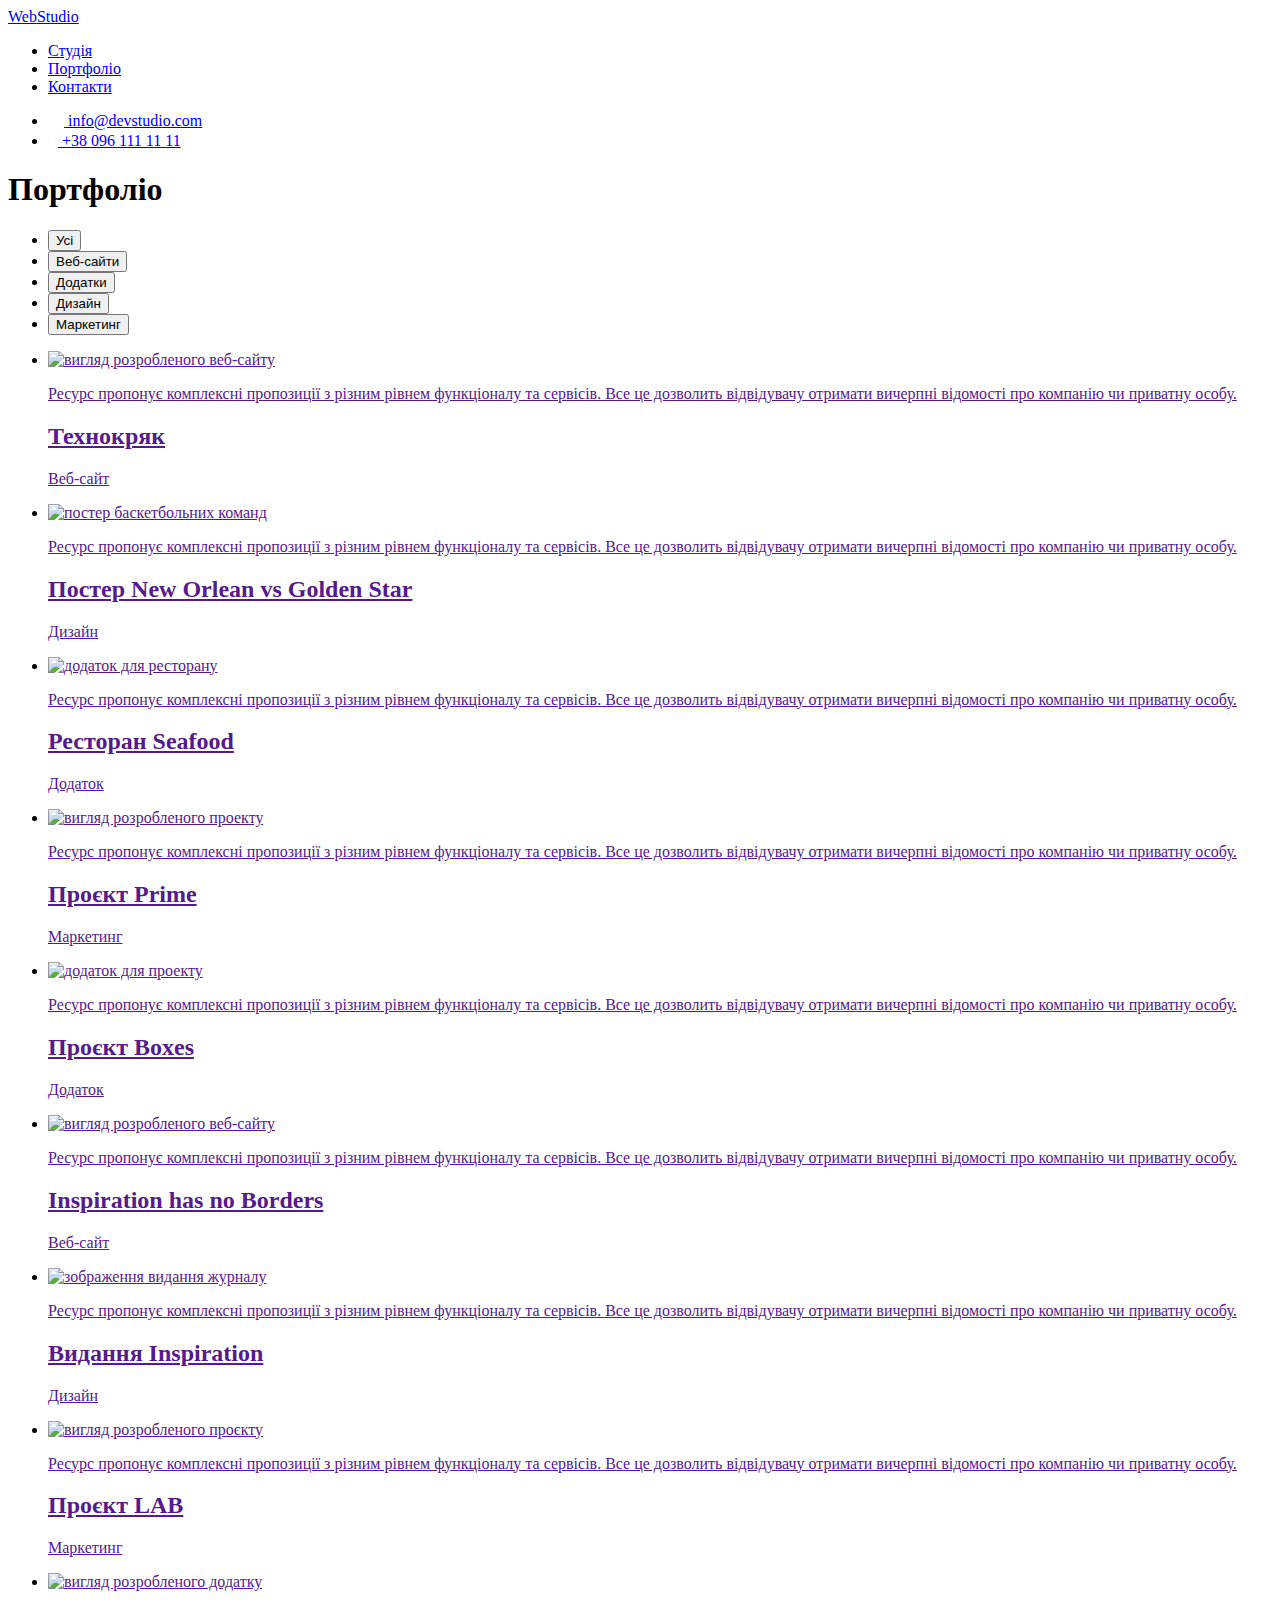
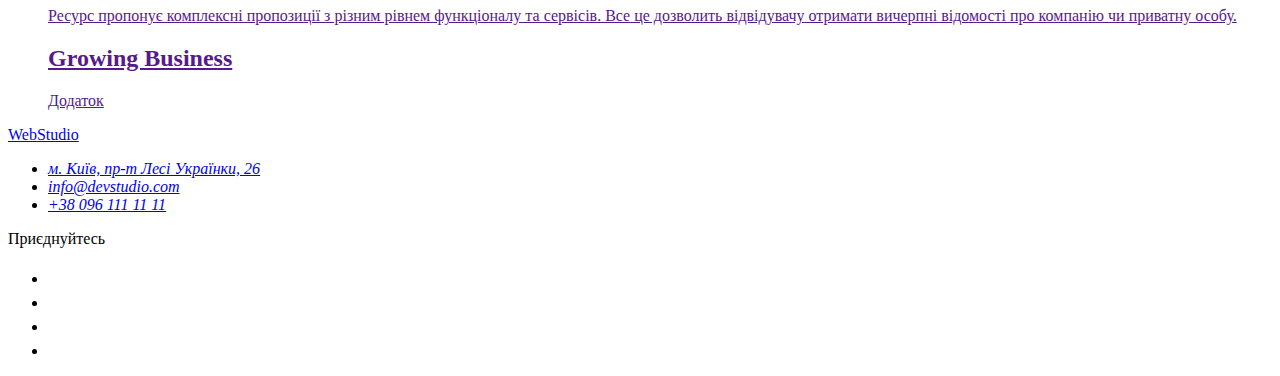
==== portfolio.html @ 8496f7af "Create portfolio.html" ====
<!DOCTYPE html>
<html lang="uk">
  <head>
    <meta charset="UTF-8" />
    <meta http-equiv="X-UA-Compatible" content="IE=edge" />
    <meta name="viewport" content="width=device-width, initial-scale=1.0" />
    <title>Портфоліо</title>
    <link rel="preconnect" href="https://fonts.googleapis.com" />
    <link rel="preconnect" href="https://fonts.gstatic.com" crossorigin />
    <link
      href="https://fonts.googleapis.com/css2?family=Montserrat:wght@400;500;600&family=Raleway:wght@700&family=Roboto:wght@400;500;700;900&display=swap"
      rel="stylesheet"
    />
    <link
      rel="stylesheet"
      href="https://cdnjs.cloudflare.com/ajax/libs/modern-normalize/1.1.0/modern-normalize.min.css"
      integrity="sha512-wpPYUAdjBVSE4KJnH1VR1HeZfpl1ub8YT/NKx4PuQ5NmX2tKuGu6U/JRp5y+Y8XG2tV+wKQpNHVUX03MfMFn9Q=="
      crossorigin="anonymous"
      referrerpolicy="no-referrer"
    />
    <link rel="stylesheet" href="./css/styles.css" />
  </head>
  <body class="page">
    <header class="page-header">
      <div class="container header-nav">
        <nav class="header-nav">
          <a class="logo link" href="#"><span class="part-logo">Web</span>Studio</a>
          <ul class="site-nav list">
            <li class="item"><a class="link" href="./index.html">Студія</a></li>
            <li class="item"><a class="link current" href="./portfolio.html">Портфоліо</a></li>
            <li class="item"><a class="link" href="#">Контакти</a></li>
          </ul>
        </nav>
        <ul class="contact-nav list">
          <li class="item">
            <a class="nav-link link" href="mailto:info@devstudio.com">
              <svg class="contact-mail" width="16" height="12">
                <use href="./images/sprite-icon.svg#icon-envelope"></use>
              </svg>
              info@devstudio.com</a
            >
          </li>
          <li class="item">
            <a class="nav-link link" href="tel:+380961111111">
              <svg class="contact-phone" width="10" height="16">
                <use href="./images/sprite-icon.svg#icon-smartphone"></use>
              </svg>
              +38 096 111 11 11</a
            >
          </li>
        </ul>
      </div>
    </header>
    <main>
      <!--Filter section-->
      <section class="section filter">
        <div class="container">
          <h1 class="visually-hidden">Портфоліо</h1>
          <ul class="list filter-list">
            <li class="item"><button type="button" class="button filter-btn">Усі</button></li>
            <li class="item"><button type="button" class="button filter-btn">Веб-сайти</button></li>
            <li class="item"><button type="button" class="button filter-btn">Додатки</button></li>
            <li class="item"><button type="button" class="button filter-btn">Дизайн</button></li>
            <li class="item"><button type="button" class="button filter-btn">Маркетинг</button></li>
          </ul>

          <ul class="portfolio-list list">
            <li class="portfolio-item item">
              <a href="" class="card-link link">
                <div class="card-thumb">
                  <img
                    src="./images/project1.jpg"
                    alt="вигляд розробленого веб-сайту"
                    width="370"
                  />
                  <div class="card-overlay">
                    <p class="overlay-text">
                      Ресурс пропонує комплексні пропозиції з різним рівнем функціоналу та сервісів.
                      Все це дозволить відвідувачу отримати вичерпні відомості про компанію чи
                      приватну особу.
                    </p>
                  </div>
                </div>
                <div class="card-content">
                  <h2 class="card-title section-title">Технокряк</h2>
                  <p class="card-desc desc">Веб-сайт</p>
                </div>
              </a>
            </li>
            <li class="portfolio-item item">
              <a href="" class="card-link link">
                <div class="card-thumb">
                  <img src="./images/project2.jpg" alt="постер баскетбольних команд" width="370" />
                  <div class="card-overlay">
                    <p class="overlay-text">
                      Ресурс пропонує комплексні пропозиції з різним рівнем функціоналу та сервісів.
                      Все це дозволить відвідувачу отримати вичерпні відомості про компанію чи
                      приватну особу.
                    </p>
                  </div>
                </div>
                <div class="card-content">
                  <h2 class="card-title section-title">Постер New Orlean vs Golden Star</h2>
                  <p class="card-desc desc">Дизайн</p>
                </div>
              </a>
            </li>
            <li class="portfolio-item item">
              <a href="" class="card-link link">
                <div class="card-thumb">
                  <img src="./images/project3.jpg" alt="додаток для ресторану" width="370" />
                  <div class="card-overlay">
                    <p class="overlay-text">
                      Ресурс пропонує комплексні пропозиції з різним рівнем функціоналу та сервісів.
                      Все це дозволить відвідувачу отримати вичерпні відомості про компанію чи
                      приватну особу.
                    </p>
                  </div>
                </div>
                <div class="card-content">
                  <h2 class="card-title section-title">Ресторан Seafood</h2>
                  <p class="card-desc desc">Додаток</p>
                </div>
              </a>
            </li>
            <li class="portfolio-item item">
              <a href="" class="card-link link">
                <div class="card-thumb">
                  <img src="./images/project4.jpg" alt="вигляд розробленого проекту" width="370" />
                  <div class="card-overlay">
                    <p class="overlay-text">
                      Ресурс пропонує комплексні пропозиції з різним рівнем функціоналу та сервісів.
                      Все це дозволить відвідувачу отримати вичерпні відомості про компанію чи
                      приватну особу.
                    </p>
                  </div>
                </div>
                <div class="card-content">
                  <h2 class="card-title section-title">Проєкт Prime</h2>
                  <p class="card-desc desc">Маркетинг</p>
                </div>
              </a>
            </li>
            <li class="portfolio-item item">
              <a href="" class="card-link link">
                <div class="card-thumb">
                  <img src="./images/project5.jpg" alt="додаток для проекту" width="370" />
                  <div class="card-overlay">
                    <p class="overlay-text">
                      Ресурс пропонує комплексні пропозиції з різним рівнем функціоналу та сервісів.
                      Все це дозволить відвідувачу отримати вичерпні відомості про компанію чи
                      приватну особу.
                    </p>
                  </div>
                </div>
                <div class="card-content">
                  <h2 class="card-title section-title">Проєкт Boxes</h2>
                  <p class="card-desc desc">Додаток</p>
                </div>
              </a>
            </li>
            <li class="portfolio-item item">
              <a href="" class="card-link link">
                <div class="card-thumb">
                  <img
                    src="./images/project6.jpg"
                    alt="вигляд розробленого веб-сайту"
                    width="370"
                  />
                  <div class="card-overlay">
                    <p class="overlay-text">
                      Ресурс пропонує комплексні пропозиції з різним рівнем функціоналу та сервісів.
                      Все це дозволить відвідувачу отримати вичерпні відомості про компанію чи
                      приватну особу.
                    </p>
                  </div>
                </div>
                <div class="card-content">
                  <h2 class="card-title section-title">Inspiration has no Borders</h2>
                  <p class="card-desc desc">Веб-сайт</p>
                </div>
              </a>
            </li>
            <li class="portfolio-item item">
              <a href="" class="card-link link">
                <div class="card-thumb">
                  <img src="./images/project7.jpg" alt="зображення видання журналу" width="370" />
                  <div class="card-overlay">
                    <p class="overlay-text">
                      Ресурс пропонує комплексні пропозиції з різним рівнем функціоналу та сервісів.
                      Все це дозволить відвідувачу отримати вичерпні відомості про компанію чи
                      приватну особу.
                    </p>
                  </div>
                </div>
                <div class="card-content">
                  <h2 class="card-title section-title">Видання Inspiration</h2>
                  <p class="card-desc desc">Дизайн</p>
                </div>
              </a>
            </li>
            <li class="portfolio-item item">
              <a href="" class="card-link link">
                <div class="card-thumb">
                  <img src="./images/project8.jpg" alt="вигляд розробленого проєкту" width="370" />
                  <div class="card-overlay">
                    <p class="overlay-text">
                      Ресурс пропонує комплексні пропозиції з різним рівнем функціоналу та сервісів.
                      Все це дозволить відвідувачу отримати вичерпні відомості про компанію чи
                      приватну особу.
                    </p>
                  </div>
                </div>
                <div class="card-content">
                  <h2 class="card-title section-title">Проєкт LAB</h2>
                  <p class="card-desc desc">Маркетинг</p>
                </div>
              </a>
            </li>
            <li class="portfolio-item item">
              <a href="" class="card-link link">
                <div class="card-thumb">
                  <img src="./images/project9.jpg" alt="вигляд розробленого додатку" width="370" />
                  <div class="card-overlay">
                    <p class="overlay-text">
                      Ресурс пропонує комплексні пропозиції з різним рівнем функціоналу та сервісів.
                      Все це дозволить відвідувачу отримати вичерпні відомості про компанію чи
                      приватну особу.
                    </p>
                  </div>
                </div>
                <div class="card-content">
                  <h2 class="card-title section-title">Growing Business</h2>
                  <p class="card-desc desc">Додаток</p>
                </div>
              </a>
            </li>
          </ul>
        </div>
      </section>
    </main>
    <footer class="footer">
      <div class="footer-container">
        <div class="footer-nav">
          <a class="footer-logo logo link" href="#"><span class="part-logo">Web</span>Studio</a>
          <address>
            <ul class="footer-list list">
              <li class="footer-item item">
                <a
                  class="link-address link"
                  href="https://goo.gl/maps/CPtrU1FHBa2aNyZL9"
                  target="_blank"
                  rel="noopener noreferrer nofollow"
                  >м. Київ, пр-т Лесі Українки, 26</a
                >
              </li>
              <li class="footer-item item">
                <a class="link footer-contact" href="mailto:info@devstudio.com"
                  >info@devstudio.com</a
                >
              </li>
              <li class="footer-item item">
                <a class="link footer-contact" href="tel:+380961111111">+38 096 111 11 11</a>
              </li>
            </ul>
          </address>
        </div>
        <div class="footer-social-links">
          <p class="footer-dsc">Приєднуйтесь</p>
          <ul class="footer-links list">
            <li class="social-item">
              <a href="" class="footer-link link">
                <svg class="icon-insta" width="20" height="20">
                  <use href="./images/sprite-icon.svg#icon-instagram"></use>
                </svg>
              </a>
            </li>
            <li class="social-item">
              <a href="" class="footer-link link">
                <svg class="icon-twitter" width="20" height="20">
                  <use href="./images/sprite-icon.svg#icon-twitter"></use>
                </svg>
              </a>
            </li>
            <li class="social-item">
              <a href="" class="footer-link link">
                <svg class="icon-facebook" width="20" height="20">
                  <use href="./images/sprite-icon.svg#icon-facebook"></use>
                </svg>
              </a>
            </li>
            <li class="social-item">
              <a href="" class="footer-link link">
                <svg class="icon-linkedin" width="20" height="20">
                  <use href="./images/sprite-icon.svg#icon-linkedin"></use>
                </svg>
              </a>
            </li>
          </ul>
        </div>
      </div>
    </footer>
  </body>
</html>
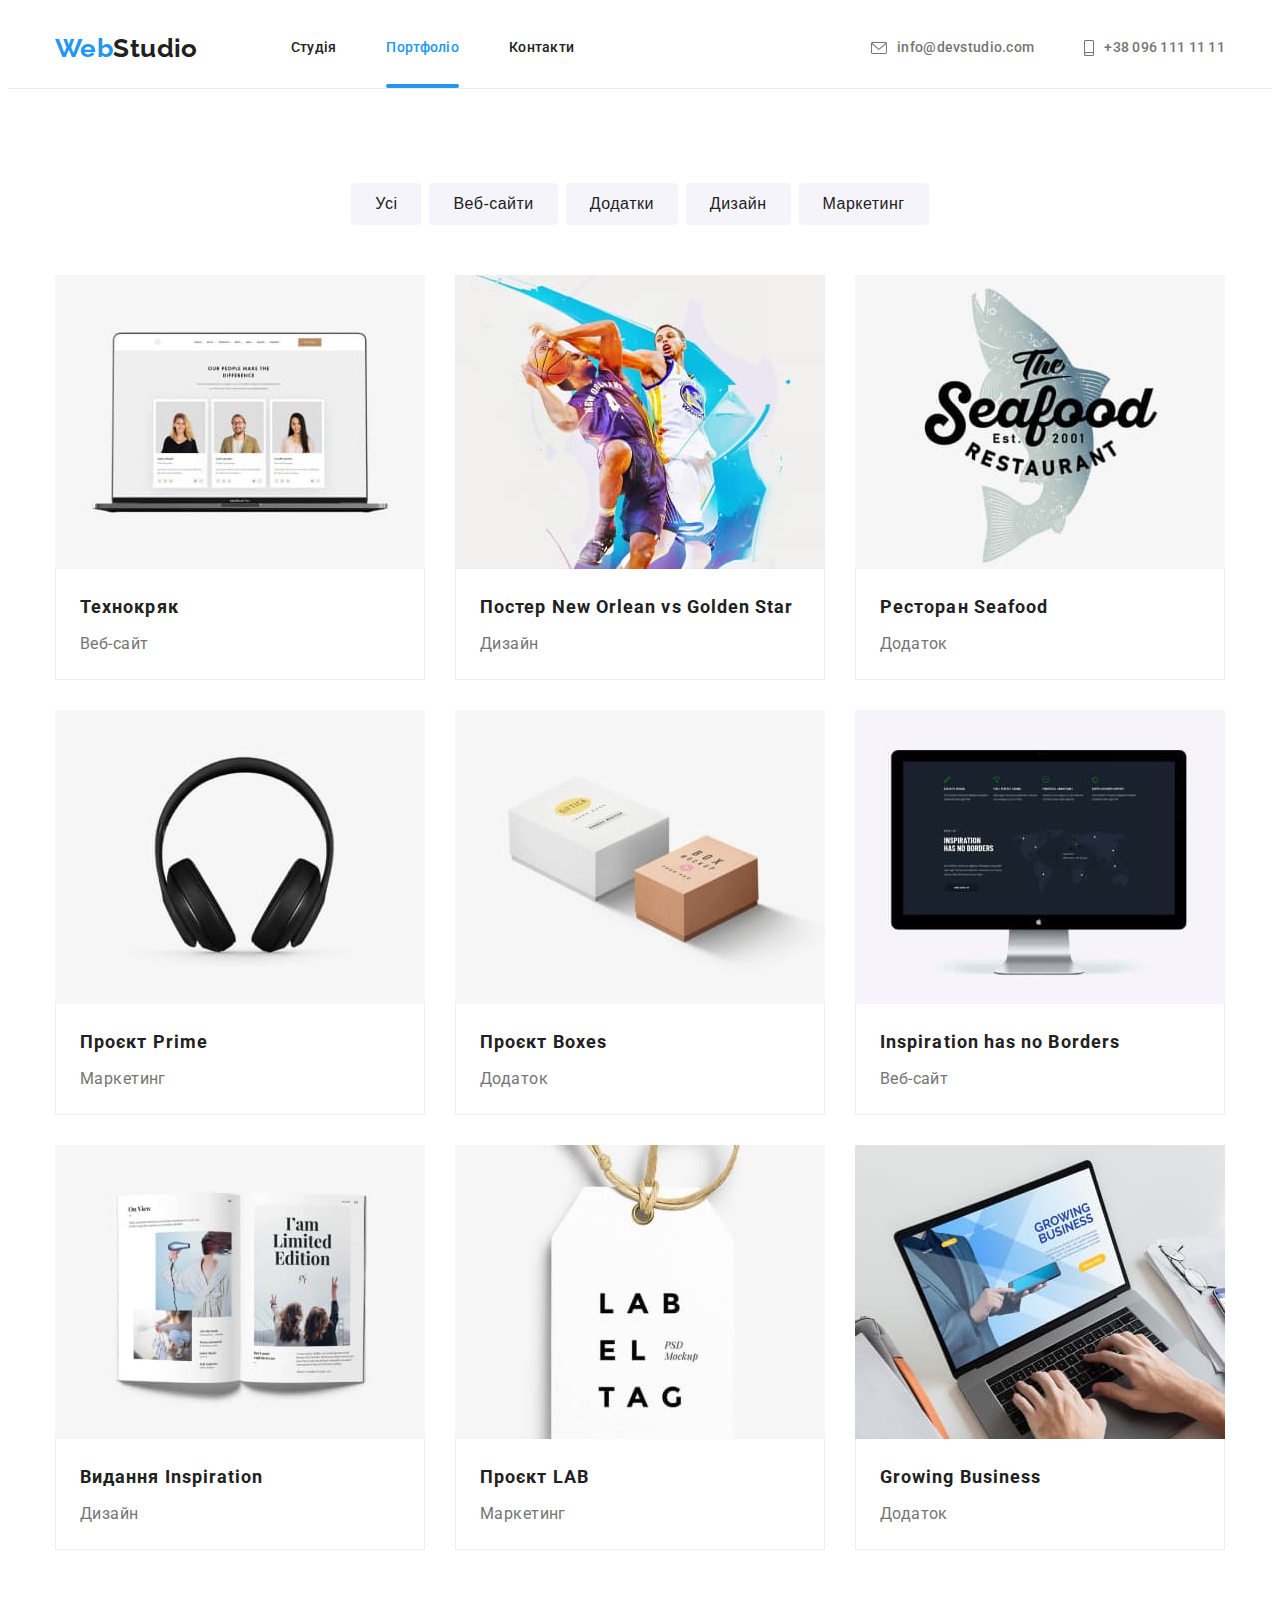
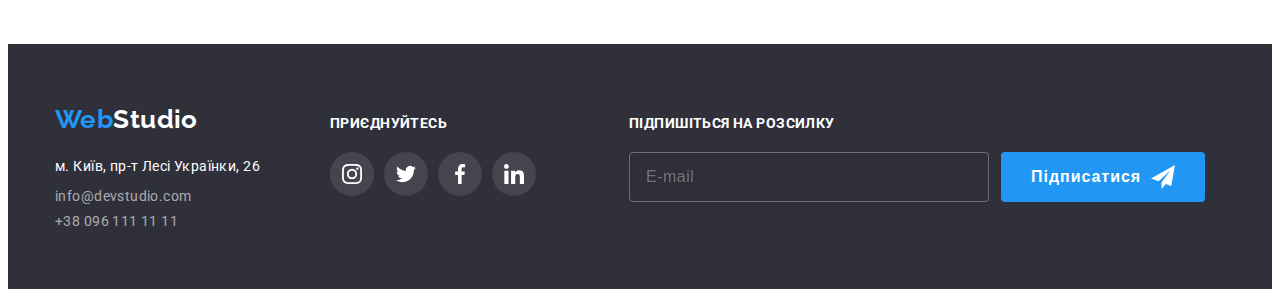
==== commit b5ef7b30: "Update portfolio.html" ====
--- a/portfolio.html
+++ b/portfolio.html
@@ -298,6 +298,18 @@
             </li>
           </ul>
         </div>
+        <div class="footer-form">
+          <p class="footer-dsc">Підпишіться на розсилку</p>
+          <form class="signup-form" name="signup-form" autocomplete="on">
+            <input class="signup-input" type="email" name="email" placeholder="E-mail" />
+            <button class="button button-singup" type="submit">
+              Підписатися
+              <svg class="icon-send" width="24" height="24">
+                <use href="./images/sprite-icon.svg#icon-send"></use>
+              </svg>
+            </button>
+          </form>
+        </div>
       </div>
     </footer>
   </body>
--- a/css/styles.css
+++ b/css/styles.css
@@ -0,0 +1,970 @@
+html {
+  box-sizing: border-box;
+}
+*,
+*::before,
+*::after {
+  box-sizing: inherit;
+}
+
+:root {
+  --primary-font-family: 'Roboto', sans-serif;
+  --primary-text-color: #757575;
+  --title-text-color: #212121;
+  --accent-color: #2196f3;
+  --primary-white-color: #ffffff;
+  --secondary-background-color: #f5f4fa;
+  --accent-background-color: #2f303a;
+  --icon-color: #afb1b8;
+  --margin-gap: 30px;
+  --padding-gap: 94px;
+  --animation: cubic-bezier(0.4, 0, 0.2, 1);
+}
+
+/* ========== In all pages ========== */
+
+.page {
+  font-family: var(--primary-font-family);
+  color: var(--primary-text-color);
+  background-color: var(--primary-background-color);
+  font-size: 14px;
+  letter-spacing: 0.03em;
+}
+
+h1,
+h2,
+h3,
+h4,
+h5,
+h6,
+p {
+  margin: 0;
+}
+
+img {
+  display: block;
+  max-width: 100%;
+  height: auto;
+}
+
+.link {
+  text-decoration: none;
+}
+
+.list {
+  list-style: none;
+  margin-top: 0;
+  margin-bottom: 0;
+  padding: 0;
+}
+
+.visually-hidden {
+  padding: 0;
+  margin: -1px;
+  border: 0;
+  width: 1px;
+  height: 1px;
+
+  position: absolute;
+  white-space: nowrap;
+  overflow: hidden;
+  clip: rect(0 0 0 0);
+  clip-path: inset(50%);
+}
+
+.section-title {
+  color: var(--title-text-color);
+  font-weight: 700;
+}
+
+.container {
+  width: 1200px;
+  padding-left: 15px;
+  padding-right: 15px;
+  margin-left: auto;
+  margin-right: auto;
+}
+
+.part-logo,
+.site-nav .link.current,
+.site-nav .link:hover,
+.site-nav .link:focus,
+.contact-nav .link:hover,
+.contact-nav .link:focus,
+.footer-item > .link:focus,
+.footer-item > .link:hover {
+  color: var(--accent-color);
+}
+/*========== end ========== */
+
+/* ========== Header ========== */
+
+.page-header {
+  border-bottom: 1px solid #ececec;
+}
+
+.header-nav {
+  display: flex;
+  align-items: center;
+}
+
+.logo {
+  display: block;
+  margin-right: 93px;
+
+  color: var(--title-text-color);
+  font-family: 'Raleway';
+  font-weight: 700;
+  font-size: 26px;
+  line-height: 1.19;
+}
+
+/*========== end ========== */
+
+/* ========== Nav ========== */
+
+.site-nav {
+  display: flex;
+}
+
+.site-nav .item + .item,
+.contact-nav .item + .item {
+  margin-left: 50px;
+}
+
+.site-nav .link {
+  display: block;
+  padding-top: 32px;
+  padding-bottom: 32px;
+
+  color: var(--title-text-color);
+  font-weight: 500;
+  font-size: 14px;
+  line-height: 1.14;
+  letter-spacing: 0.02em;
+
+  transition: color 250ms var(--animation);
+}
+.current {
+  position: relative;
+}
+.current::after {
+  position: absolute;
+  left: 0;
+  bottom: 0;
+
+  content: '';
+  display: block;
+  width: 100%;
+  height: 4px;
+
+  background: var(--accent-color);
+  border-radius: 2px;
+}
+
+.contact-nav {
+  display: flex;
+  margin-left: auto;
+  align-items: center;
+}
+
+.nav-link {
+  display: flex;
+  padding-top: 32px;
+  padding-bottom: 32px;
+  align-items: center;
+
+  color: var(--primary-text-color);
+  font-weight: 500;
+  line-height: 1.14;
+  letter-spacing: 0.02em;
+
+  transition: color 250ms var(--animation);
+}
+
+.contact-mail,
+.contact-phone {
+  margin-right: 10px;
+  fill: currentColor;
+}
+
+/*========== end ========== */
+
+/* ========== Hero ========== */
+
+.hero {
+  padding-top: 200px;
+  padding-bottom: 200px;
+
+  text-align: center;
+}
+
+.hero-overlay {
+  margin-left: auto;
+  margin-right: auto;
+  max-width: 1600px;
+  height: 600px;
+  background-image: linear-gradient(to right, rgba(47, 48, 58, 0.4), rgba(47, 48, 58, 0.4)),
+    url(../images/hero-img.jpg);
+  background-size: cover;
+  background-position: center;
+  background-repeat: no-repeat;
+}
+
+.hero-title {
+  margin-top: 0;
+  margin-bottom: 30px;
+  margin-left: auto;
+  margin-right: auto;
+  width: 700px;
+
+  color: var(--primary-white-color);
+  font-weight: 900;
+  font-size: 44px;
+  line-height: 1.36;
+  text-align: center;
+  letter-spacing: 0.06em;
+  text-transform: uppercase;
+}
+
+/*========== end ========== */
+
+/* ========== Buttons ========== */
+
+.button {
+  border-radius: 4px;
+  border-color: transparent;
+  cursor: pointer;
+
+  text-align: center;
+  font-size: 16px;
+}
+
+.hero-button {
+  margin-bottom: 0;
+  padding: 10px 32px;
+
+  font-weight: 700;
+  line-height: 1.875;
+  letter-spacing: 0.06em;
+  color: var(--primary-white-color);
+  background-color: var(--accent-color);
+
+  transition: background-color 250ms var(--animation);
+}
+
+.hero-button:focus,
+.hero-button:hover {
+  background: #188ce8;
+  box-shadow: 0px 4px 4px rgba(0, 0, 0, 0.15);
+}
+
+.filter-btn {
+  padding: 6px 22px;
+  text-align: center;
+
+  color: var(--title-text-color);
+  font-weight: 500;
+  line-height: 1.625;
+  letter-spacing: 0.03em;
+  background-color: #f5f4fa;
+
+  transition: background-color 250ms var(--animation), color 250ms var(--animation),
+    box-shadow 250ms var(--animation);
+}
+
+.filter-btn:focus,
+.filter-btn:hover {
+  color: var(--primary-white-color);
+  background-color: var(--accent-color);
+  box-shadow: 0px 3px 1px rgba(0, 0, 0, 0.1), 0px 1px 2px rgba(0, 0, 0, 0.08),
+    0px 2px 2px rgba(0, 0, 0, 0.12);
+}
+
+/*========== end ========== */
+
+/* ========== Feature ========== */
+
+.feature {
+  padding-top: var(--padding-gap);
+  padding-bottom: var(--padding-gap);
+}
+
+.feature-list {
+  display: flex;
+  flex-wrap: wrap;
+}
+.feature-item {
+  width: 270px;
+  margin-right: var(--margin-gap);
+}
+.feature-item:last-child {
+  margin-right: 0;
+}
+
+.feature-bgd {
+  display: flex;
+  align-items: center;
+  justify-content: center;
+  width: 270px;
+  height: 120px;
+
+  border-radius: 4px;
+  margin-bottom: var(--margin-gap);
+  background-color: var(--secondary-background-color);
+}
+
+.feature .section-title {
+  margin-bottom: 10px;
+
+  font-size: 14px;
+  line-height: 1.14;
+  text-transform: uppercase;
+}
+
+.feature-desc {
+  line-height: 1.71;
+}
+
+/*========== end ========== */
+
+/* ========== Work ========== */
+
+.work {
+  padding-bottom: var(--padding-gap);
+  text-align: center;
+}
+
+.work-list {
+  display: flex;
+  flex-wrap: wrap;
+}
+
+.work-item {
+  margin-right: var(--margin-gap);
+}
+
+.work-item:last-child {
+  margin-right: 0;
+}
+
+.work-item {
+  position: relative;
+}
+.work-dsc {
+  position: absolute;
+  display: flex;
+  justify-content: center;
+  align-items: center;
+  height: 70px;
+  height: 70px;
+  width: 100%;
+  bottom: 0;
+  background: rgba(47, 48, 58, 0.8);
+  color: var(--primary-white-color);
+  font-size: 14px;
+  line-height: 1.14;
+  text-align: center;
+  text-transform: uppercase;
+}
+.work-title,
+.teams-title,
+.client-title {
+  margin-bottom: 50px;
+  font-size: 36px;
+  line-height: 1.16;
+}
+
+/*========== end ========== */
+
+/* ========== Team ========== */
+
+.team {
+  padding-top: var(--padding-gap);
+  padding-bottom: var(--padding-gap);
+  background-color: var(--secondary-background-color);
+  text-align: center;
+}
+
+.team-list {
+  display: flex;
+  flex-wrap: wrap;
+}
+
+.team-item {
+  margin-right: var(--margin-gap);
+
+  background-color: var(--primary-white-color);
+  box-shadow: 0px 1px 3px rgba(0, 0, 0, 0.12), 0px 1px 1px rgba(0, 0, 0, 0.14),
+    0px 2px 1px rgba(0, 0, 0, 0.2);
+  border-radius: 0px 0px 4px 4px;
+}
+
+.team-item:last-child {
+  margin-right: 0;
+}
+
+.team-content {
+  padding-top: 30px;
+  padding-bottom: 16px;
+}
+
+.team-title {
+  margin-bottom: 10px;
+
+  font-weight: 500;
+  font-size: 16px;
+  line-height: 1.18;
+}
+
+.team-desc {
+  font-size: 16px;
+  line-height: 1.18;
+}
+
+.links {
+  display: flex;
+  margin-right: auto;
+  margin-left: auto;
+  padding: 0 32px 30px;
+}
+.social-item {
+  margin-right: 10px;
+}
+
+.social-item:last-child {
+  margin-right: 0;
+}
+.social-link {
+  display: flex;
+  justify-content: center;
+  align-items: center;
+  width: 44px;
+  height: 44px;
+  border-radius: 50%;
+  fill: var(--icon-color);
+
+  transition: color 250ms var(--animation), background-color 250ms var(--animation);
+}
+
+.social-link:hover,
+.social-link:focus {
+  fill: var(--primary-white-color);
+  background-color: var(--accent-color);
+}
+
+/*========== end ========== */
+
+/* ========== Clients ========== */
+
+.client {
+  padding-top: var(--padding-gap);
+  padding-bottom: 85px;
+
+  text-align: center;
+}
+.client-list {
+  display: flex;
+  flex-wrap: wrap;
+  margin-right: auto;
+  margin-left: auto;
+}
+.client-item + .item {
+  margin-left: var(--margin-gap);
+}
+
+.company-link {
+  display: flex;
+  justify-content: center;
+  align-items: center;
+  width: 170px;
+  height: 92px;
+  border: 1px solid #afb1b8;
+  border-radius: 4px;
+  fill: var(--icon-color);
+
+  transition: fill 250ms var(--animation), border-color 250ms var(--animation);
+}
+
+.company-link:focus,
+.company-link:hover {
+  border-color: var(--accent-color);
+  fill: var(--accent-color);
+}
+
+/*========== end ========== */
+
+/* ========== Footer ========== */
+
+.footer {
+  background-color: var(--accent-background-color);
+  font-style: normal;
+  padding-top: 60px;
+  padding-bottom: 60px;
+}
+
+.footer-container {
+  display: flex;
+  align-items: baseline;
+  width: 1200px;
+  padding-left: 15px;
+  padding-right: 15px;
+  margin-left: auto;
+  margin-right: auto;
+}
+
+.footer-logo {
+  margin-bottom: 20px;
+  margin-right: 0;
+
+  color: var(--primary-white-color);
+}
+
+.footer-item.item {
+  margin-bottom: 9px;
+}
+
+.footer-item.item:last-child {
+  margin-bottom: 0;
+}
+
+.link-address.link {
+  color: var(--primary-white-color);
+  line-height: 1.71;
+  font-style: normal;
+
+  transition: color 250ms var(--animation);
+}
+
+.link.footer-contact {
+  margin-bottom: 9px;
+
+  font-style: normal;
+  color: rgba(255, 255, 255, 0.6);
+
+  transition: color 250ms var(--animation);
+}
+
+.footer-social-links {
+  margin-left: 70px;
+}
+
+.footer-dsc {
+  margin-bottom: 20px;
+  font-weight: 700;
+  font-size: 14px;
+  line-height: 1.14;
+  letter-spacing: 0.03em;
+  color: var(--primary-white-color);
+  text-transform: uppercase;
+}
+
+.footer-links {
+  display: flex;
+  margin-right: auto;
+  margin-left: auto;
+}
+
+.footer-link {
+  display: flex;
+  justify-content: center;
+  align-items: center;
+  width: 44px;
+  height: 44px;
+  border-radius: 50%;
+  background-color: rgba(255, 255, 255, 0.1);
+  fill: var(--primary-white-color);
+
+  transition: background-color 250ms var(--animation);
+}
+
+.footer-link:hover,
+.footer-link:focus {
+  background-color: var(--accent-color);
+}
+
+.footer-form {
+  margin-left: 93px;
+}
+
+.signup-form {
+  display: flex;
+  align-items: center;
+}
+
+.signup-input {
+  padding-top: 15px;
+  padding-bottom: 15px;
+  padding-left: 16px;
+  max-height: 50px;
+  min-width: 360px;
+
+  background-color: inherit;
+  border: 1px solid rgba(255, 255, 255, 0.3);
+  filter: drop-shadow(0px 4px 4px rgba(0, 0, 0, 0.15));
+  border-radius: 4px;
+
+  font-size: 16px;
+  line-height: 1.25;
+  letter-spacing: 0.03em;
+  color: rgba(255, 255, 255, 0.6);
+}
+
+.button-singup {
+  display: inline-flex;
+  align-items: center;
+  text-align: center;
+  margin-left: 12px;
+  padding: 10px 28px;
+  min-width: 200px;
+  max-height: 50px;
+
+  background: var(--accent-color);
+  border-radius: 4px;
+  font-weight: 700;
+  font-size: 16px;
+  line-height: 1.875;
+  letter-spacing: 0.06em;
+  color: var(--primary-white-color);
+
+  transition: background-color 250ms var(--animation);
+}
+
+.button-singup:hover {
+  background: #188ce8;
+  box-shadow: 0px 4px 4px rgba(0, 0, 0, 0.15);
+}
+
+.icon-send {
+  margin-left: 10px;
+}
+
+/*========== end ========== */
+
+/* ========== Portfolio Filter section ========== */
+
+.filter {
+  padding-top: var(--padding-gap);
+  padding-bottom: var(--padding-gap);
+}
+.container {
+  margin-left: auto;
+  margin-right: auto;
+}
+.filter-list {
+  display: flex;
+  justify-content: center;
+  margin-bottom: 50px;
+}
+
+.filter-list .item + .item {
+  margin-left: 8px;
+}
+
+.portfolio-list {
+  display: flex;
+  flex-wrap: wrap;
+  margin-left: calc(-1 * var(--margin-gap));
+  margin-top: calc(-1 * var(--margin-gap));
+}
+
+.portfolio-item {
+  width: calc(100% / 3 - 30px);
+  margin-left: var(--margin-gap);
+  margin-top: var(--margin-gap);
+
+  background-color: var(--primary-white-color);
+}
+
+.card-link {
+  display: block;
+}
+.card-link:hover,
+.card-link:focus {
+  box-shadow: 0px 1px 1px rgba(0, 0, 0, 0.12), 0px 4px 4px rgba(0, 0, 0, 0.06),
+    1px 4px 6px rgba(0, 0, 0, 0.16);
+}
+
+.card-content {
+  border: 1px solid #eeeeee;
+  border-top: none;
+  padding: 20px 24px;
+}
+
+.card-title {
+  margin-bottom: 4px;
+
+  font-weight: 700;
+  font-size: 18px;
+  line-height: 2;
+  letter-spacing: 0.06em;
+}
+
+.card-desc {
+  color: var(--primary-text-color);
+  font-size: 16px;
+  line-height: 1.875;
+}
+.card-thumb {
+  position: relative;
+  overflow: hidden;
+}
+.card-overlay {
+  content: '';
+  position: absolute;
+  top: 0;
+  left: 0;
+  width: 100%;
+  height: 100%;
+  background: rgba(33, 150, 243, 0.9);
+  box-shadow: 0px 4px 4px rgba(0, 0, 0, 0.25);
+
+  transform: translateY(100%);
+  transition: transform 250ms var(--animation);
+}
+
+.card-link:hover .card-overlay {
+  transform: translateY(0);
+}
+
+.overlay-text {
+  padding: 63px 24px;
+
+  font-size: 18px;
+  line-height: 1.55;
+  letter-spacing: 0.03em;
+  color: #ffffff;
+}
+
+/*========== end ========== */
+
+/* ========== Modal ========== */
+
+.backdrop {
+  position: fixed;
+
+  top: 0;
+  left: 0;
+  width: 100%;
+  height: 100%;
+  background: rgba(0, 0, 0, 0.2);
+
+  opacity: 1;
+  transition: opacity 250ms var(--animation);
+}
+
+.backdrop.is-hidden {
+  visibility: hidden;
+  opacity: 0;
+  pointer-events: none;
+}
+
+.backdrop.is-hidden .modal {
+  transform: translate(-50%, -50%) scale(0.8);
+}
+
+.modal {
+  position: absolute;
+  top: 50%;
+  left: 50%;
+
+  padding: 40px;
+  margin-left: auto;
+  margin-right: auto;
+
+  min-width: 530px;
+  min-height: 585px;
+  background: var(--primary-white-color);
+  box-shadow: 0px 1px 3px rgba(0, 0, 0, 0.12), 0px 1px 1px rgba(0, 0, 0, 0.14),
+    0px 2px 1px rgba(0, 0, 0, 0.2);
+  border-radius: 4px;
+
+  transform: translate(-50%, -50%) scale(1);
+  transition: transform 250ms var(--animation);
+}
+
+.modal-close {
+  position: absolute;
+  top: 8px;
+  right: 8px;
+
+  display: flex;
+  align-items: center;
+  justify-content: center;
+
+  width: 30px;
+  height: 30px;
+  fill: var(--title-text-color);
+  background-color: var(--primary-white-color);
+  border-radius: 50%;
+  border: 1px solid rgba(0, 0, 0, 0.1);
+
+  transform: rotate(0);
+}
+
+.modal-close:hover {
+  fill: var(--accent-color);
+  border-color: none;
+
+  transform: rotate(90deg);
+  transition: transform 500ms var(--animation);
+}
+
+.modal-dsc {
+  margin-bottom: 12px;
+
+  font-weight: 700;
+  font-size: 20px;
+  line-height: 1.15;
+  text-align: center;
+  letter-spacing: 0.03em;
+  color: var(--title-text-color);
+}
+
+.modal-form {
+  display: flex;
+  flex-direction: column;
+}
+
+.form-group {
+  position: relative;
+
+  margin-bottom: 10px;
+}
+
+.modal-label {
+  display: flex;
+  flex-direction: column;
+
+  font-weight: 400;
+  font-size: 12px;
+  line-height: 1.17;
+  letter-spacing: 0.01em;
+}
+
+.modal-input {
+  padding-top: 11px;
+  padding-bottom: 11px;
+  padding-left: 42px;
+  margin-top: 4px;
+
+  border: 1px solid rgba(33, 33, 33, 0.2);
+  border-radius: 4px;
+
+  transition: border-color 250ms var(--animation);
+}
+
+.modal-icon {
+  position: absolute;
+  bottom: 11px;
+  left: 12px;
+
+  transition: fill 250ms var(--animation);
+}
+
+.modal-comment {
+  margin-top: 4px;
+  padding: 12px 16px;
+
+  min-height: 120px;
+  border: 1px solid rgba(33, 33, 33, 0.2);
+  border-radius: 4px;
+  resize: none;
+
+  transition: border-color 250ms var(--animation);
+}
+
+.modal-input:hover,
+.modal-input:focus,
+.modal-comment:hover,
+.modal-comment:focus {
+  border-color: var(--accent-color);
+}
+
+.modal-input:hover + .modal-icon {
+  fill: var(--accent-color);
+}
+
+.modal-input:focus + .modal-icon {
+  fill: var(--accent-color);
+}
+
+.checkbox {
+  margin-top: 10px;
+  margin-bottom: 30px;
+}
+
+.checkbox-label {
+  display: flex;
+  align-items: center;
+  justify-content: center;
+
+  font-weight: 400;
+  line-height: 1.71;
+  letter-spacing: 0.03em;
+}
+
+.checkbox-input {
+  padding: 0;
+  margin: -1px;
+  border: 0;
+  width: 1px;
+  height: 1px;
+
+  position: absolute;
+  white-space: nowrap;
+  overflow: hidden;
+  clip: rect(0 0 0 0);
+  clip-path: inset(50%);
+}
+
+.checkbox-icon {
+  display: inline-block;
+  margin-right: 8px;
+
+  border: 2px solid var(--title-text-color);
+  border-radius: 2px;
+  width: 16px;
+  height: 15px;
+}
+
+.checkbox-input:checked + .checkbox-icon {
+  background-image: url(../images/check.svg);
+  border-color: transparent;
+  background-color: var(--accent-color);
+  background-position: 50% 50%;
+  background-repeat: no-repeat;
+  background-size: contain;
+  background-origin: border-box;
+}
+
+.modal-link {
+  color: var(--accent-color);
+}
+
+.modal-button {
+  display: flex;
+  justify-content: center;
+}
+
+.button-send {
+  padding: 10px 52px;
+  min-width: 200px;
+  background: var(--accent-color);
+  border-radius: 4px;
+  border-width: 0;
+  font-weight: 700;
+  font-size: 16px;
+  line-height: 1.875;
+  letter-spacing: 0.06em;
+  color: var(--primary-white-color);
+
+  transition: background-color 250ms var(--animation);
+}
+
+.button-send:hover {
+  background: #188ce8;
+  box-shadow: 0px 4px 4px rgba(0, 0, 0, 0.15);
+}
+
+/*========== end ========== */
